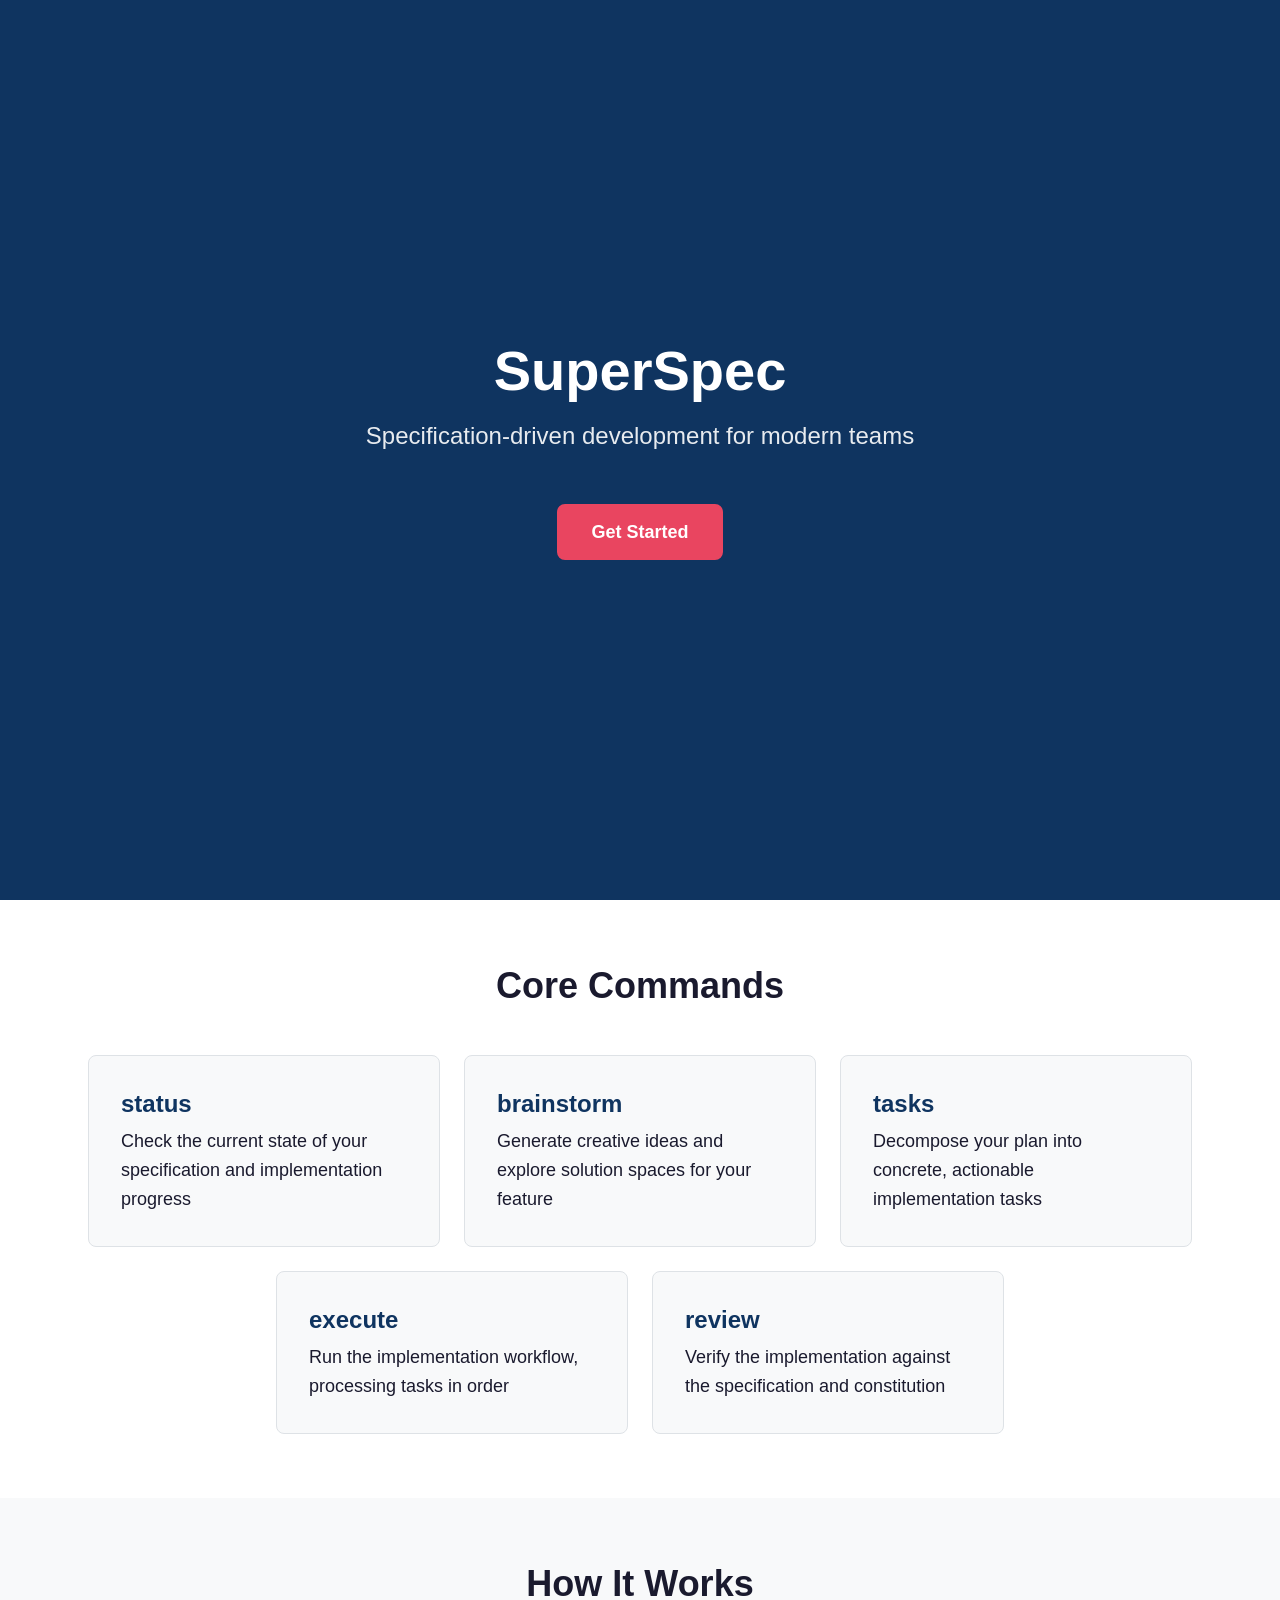
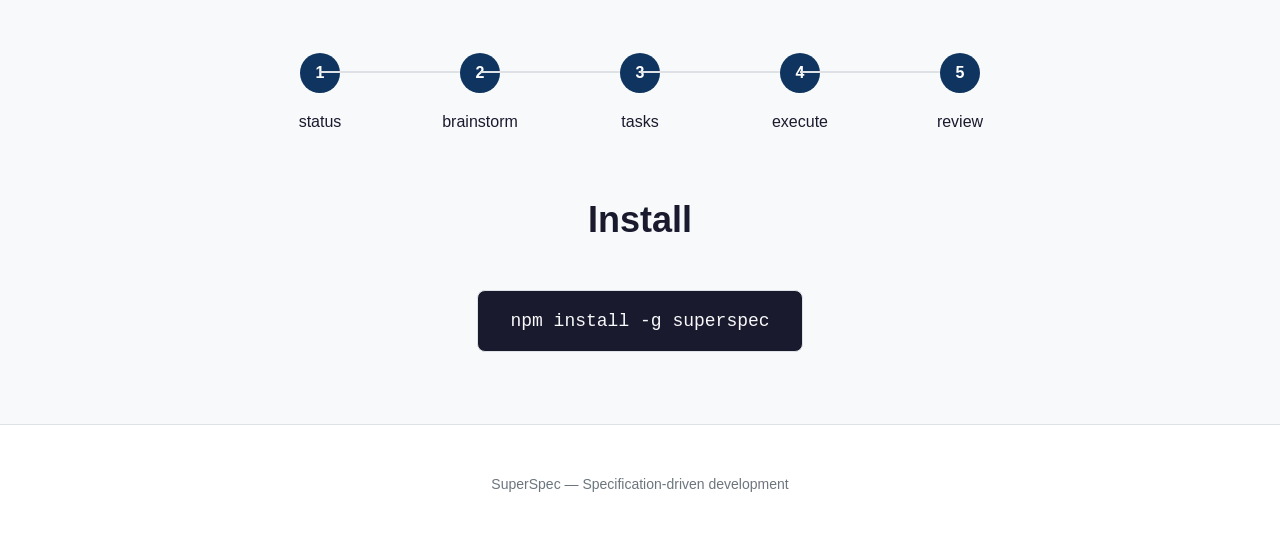
==== specflow/examples/static-landing-page/web/index.html @ e3a5994e "Rename superspec to specflow Renamed the bridged extension from superspec to specflow throughout: fo" ====
<!DOCTYPE html>
<html lang="en">
<head>
  <meta charset="UTF-8">
  <meta name="viewport" content="width=device-width, initial-scale=1.0">
  <title>SuperSpec — Specification-Driven Development</title>
  <style>
    /* ========================================
       T003: CSS reset/base styles
       ======================================== */
    *, *::before, *::after {
      box-sizing: border-box;
    }

    * {
      margin: 0;
      padding: 0;
    }

    body {
      line-height: 1.6;
      -webkit-font-smoothing: antialiased;
    }

    /* ========================================
       T004: CSS custom properties
       ======================================== */
    :root {
      --color-bg: #ffffff;
      --color-text: #1a1a2e;
      --color-primary: #0f3460;
      --color-primary-light: #1663a8;
      --color-accent: #e94560;
      --color-surface: #f8f9fa;
      --color-border: #dee2e6;
      --color-muted: #6c757d;
      --spacing-xs: 0.25rem;
      --spacing-sm: 0.5rem;
      --spacing-md: 1rem;
      --spacing-lg: 1.5rem;
      --spacing-xl: 2rem;
      --spacing-2xl: 3rem;
      --spacing-3xl: 4rem;
      --font-body: -apple-system, BlinkMacSystemFont, "Segoe UI", Roboto, "Helvetica Neue", Arial, sans-serif;
      --font-mono: "SFMono-Regular", Consolas, "Liberation Mono", Menlo, monospace;
      --radius: 0.5rem;
    }

    body {
      font-family: var(--font-body);
      color: var(--color-text);
      background-color: var(--color-bg);
    }

    /* ========================================
       T005: Responsive typography using clamp()
       ======================================== */
    h1 {
      font-size: clamp(2rem, 5vw, 3.5rem);
      line-height: 1.1;
    }

    h2 {
      font-size: clamp(1.5rem, 3.5vw, 2.25rem);
      line-height: 1.2;
    }

    h3 {
      font-size: clamp(1.125rem, 2.5vw, 1.5rem);
      line-height: 1.3;
    }

    p {
      font-size: clamp(1rem, 1.5vw, 1.125rem);
    }

    /* ========================================
       T006: Container utility class
       ======================================== */
    .container {
      max-width: 72rem;
      margin-left: auto;
      margin-right: auto;
      padding-left: var(--spacing-lg);
      padding-right: var(--spacing-lg);
    }

    /* ========================================
       T010: Hero section CSS
       ======================================== */
    .hero {
      min-height: 100vh;
      display: flex;
      flex-direction: column;
      align-items: center;
      justify-content: center;
      text-align: center;
      padding: var(--spacing-xl) var(--spacing-lg);
      background-color: var(--color-primary);
      color: #ffffff;
    }

    .hero h1 {
      margin-bottom: var(--spacing-md);
    }

    .hero .tagline {
      font-size: clamp(1.125rem, 2.5vw, 1.5rem);
      margin-bottom: var(--spacing-2xl);
      opacity: 0.9;
    }

    .cta-button {
      display: inline-block;
      padding: 0.75rem 2rem;
      background-color: var(--color-accent);
      color: #ffffff;
      text-decoration: none;
      font-size: 1.125rem;
      font-weight: 600;
      border-radius: var(--radius);
      border: 2px solid var(--color-accent);
      transition: background-color 0.2s, border-color 0.2s;
    }

    .cta-button:hover {
      background-color: #d63d56;
      border-color: #d63d56;
    }

    .cta-button:focus-visible {
      outline: 3px solid #ffffff;
      outline-offset: 3px;
    }

    /* ========================================
       T013: Features grid CSS
       ======================================== */
    #features {
      padding: var(--spacing-3xl) 0;
    }

    #features h2 {
      text-align: center;
      margin-bottom: var(--spacing-2xl);
    }

    .features-grid {
      display: grid;
      grid-template-columns: 1fr;
      gap: var(--spacing-lg);
    }

    .card {
      padding: var(--spacing-xl);
      background-color: var(--color-surface);
      border: 1px solid var(--color-border);
      border-radius: var(--radius);
    }

    .card h3 {
      margin-bottom: var(--spacing-sm);
      color: var(--color-primary);
    }

    /* ========================================
       T016: Workflow step indicator CSS
       ======================================== */
    #workflow {
      padding: var(--spacing-3xl) 0;
      background-color: var(--color-surface);
    }

    #workflow h2 {
      text-align: center;
      margin-bottom: var(--spacing-2xl);
    }

    .step-list {
      list-style: none;
      counter-reset: step;
      display: flex;
      flex-direction: column;
      align-items: center;
      gap: var(--spacing-lg);
      padding: 0;
    }

    .step-list li {
      counter-increment: step;
      display: flex;
      align-items: center;
      gap: var(--spacing-md);
      position: relative;
    }

    .step-list li::before {
      content: counter(step);
      display: flex;
      align-items: center;
      justify-content: center;
      width: 2.5rem;
      height: 2.5rem;
      border-radius: 50%;
      background-color: var(--color-primary);
      color: #ffffff;
      font-weight: 700;
      font-size: 1rem;
      flex-shrink: 0;
    }

    .step-list li::after {
      content: "";
      position: absolute;
      top: 2.5rem;
      left: 1.15rem;
      width: 2px;
      height: var(--spacing-lg);
      background-color: var(--color-border);
    }

    .step-list li:last-child::after {
      display: none;
    }

    /* ========================================
       T017/T018: Install snippet CSS
       ======================================== */
    .install-block {
      margin-top: var(--spacing-3xl);
      text-align: center;
    }

    .install-block h2 {
      margin-bottom: var(--spacing-md);
    }

    .code-snippet {
      display: inline-block;
      font-family: var(--font-mono);
      font-size: clamp(0.875rem, 1.5vw, 1.125rem);
      background-color: var(--color-text);
      color: #f8f9fa;
      padding: var(--spacing-md) var(--spacing-xl);
      border-radius: var(--radius);
      border: 1px solid var(--color-border);
      overflow-x: auto;
      max-width: 100%;
    }

    .code-snippet:focus-visible {
      outline: 3px solid var(--color-primary-light);
      outline-offset: 3px;
    }

    /* ========================================
       T020: Footer CSS
       ======================================== */
    footer {
      padding: var(--spacing-2xl) 0;
      text-align: center;
      border-top: 1px solid var(--color-border);
      color: var(--color-muted);
    }

    footer p {
      font-size: 0.875rem;
    }

    /* ========================================
       T008/T011/T014/T019: Responsive breakpoints
       ======================================== */
    @media (min-width: 768px) {
      /* T011: Hero responsive - larger heading */
      .hero h1 {
        font-size: clamp(2.5rem, 6vw, 4rem);
      }

      /* T014: Features grid - 2 columns */
      .features-grid {
        grid-template-columns: repeat(2, 1fr);
      }

      /* T019: Workflow - horizontal step indicator */
      .step-list {
        flex-direction: row;
        justify-content: center;
        align-items: flex-start;
        gap: 0;
      }

      .step-list li {
        flex-direction: column;
        align-items: center;
        text-align: center;
        flex: 1 1 0;
        max-width: 10rem;
        position: relative;
        padding: 0 var(--spacing-sm);
      }

      .step-list li::after {
        position: absolute;
        top: 1.15rem;
        left: 50%;
        width: 100%;
        height: 2px;
        background-color: var(--color-border);
      }

      .step-list li:last-child::after {
        display: none;
      }

      /* Wider code block */
      .code-snippet {
        font-size: 1.125rem;
      }
    }

    @media (min-width: 1024px) {
      /* T011: Hero - max heading size with comfortable spacing */
      .hero h1 {
        font-size: 3.5rem;
      }

      .hero .tagline {
        max-width: 36rem;
      }

      /* T019: Full-width step indicator */
      .step-list {
        max-width: 54rem;
        margin-left: auto;
        margin-right: auto;
      }

      /* T014: Features grid - 3 columns with centered second row */
      .features-grid {
        grid-template-columns: repeat(6, 1fr);
      }

      .card {
        grid-column: span 2;
      }

      .card:nth-child(4) {
        grid-column: 2 / 4;
      }

      .card:nth-child(5) {
        grid-column: 4 / 6;
      }
    }

    /* ========================================
       T021: Print stylesheet
       ======================================== */
    @media print {
      * {
        background: transparent !important;
        color: #000 !important;
        box-shadow: none !important;
        text-shadow: none !important;
      }

      body {
        font-family: Georgia, "Times New Roman", Times, serif;
        font-size: 12pt;
        line-height: 1.5;
      }

      .hero {
        min-height: auto;
        padding: 1em 0;
        border-bottom: 2pt solid #000;
      }

      .container {
        max-width: 100%;
        padding-left: 0;
        padding-right: 0;
      }

      .card {
        border: 1pt solid #000;
        page-break-inside: avoid;
      }

      .features-grid {
        display: block;
      }

      .features-grid .card {
        margin-bottom: 1em;
      }

      .step-list {
        display: block;
      }

      .step-list li::before {
        border: 1pt solid #000;
        background: transparent;
        color: #000;
      }

      .step-list li::after {
        display: none;
      }

      .code-snippet {
        border: 2pt solid #000;
        background: #f0f0f0 !important;
        color: #000 !important;
        display: block;
      }

      footer {
        border-top: 1pt solid #000;
        padding-top: 1em;
      }

      .cta-button {
        border: 1pt solid #000;
      }
    }

    /* ========================================
       T022: Accessibility CSS
       ======================================== */
    :focus-visible {
      outline: 3px solid var(--color-primary-light);
      outline-offset: 2px;
    }

    @media (forced-colors: active) {
      .card {
        border: 2px solid ButtonText;
      }

      .cta-button {
        border: 2px solid ButtonText;
      }

      .code-snippet {
        border: 2px solid ButtonText;
      }

      .hero {
        border-bottom: 2px solid ButtonText;
      }

      .step-list li::before {
        border: 2px solid ButtonText;
        background: Canvas;
        color: ButtonText;
      }

      .step-list li::after {
        background: ButtonText;
      }
    }
  </style>
</head>
<body>
  <!-- T007/T009: Hero section -->
  <header class="hero">
    <div class="container">
      <h1>SuperSpec</h1>
      <p class="tagline">Specification-driven development for modern teams</p>
      <a href="#install" class="cta-button">Get Started</a>
    </div>
  </header>

  <main>
    <!-- T012: Features section -->
    <section id="features">
      <div class="container">
        <h2>Core Commands</h2>
        <div class="features-grid">
          <article class="card">
            <h3>status</h3>
            <p>Check the current state of your specification and implementation progress</p>
          </article>
          <article class="card">
            <h3>brainstorm</h3>
            <p>Generate creative ideas and explore solution spaces for your feature</p>
          </article>
          <article class="card">
            <h3>tasks</h3>
            <p>Decompose your plan into concrete, actionable implementation tasks</p>
          </article>
          <article class="card">
            <h3>execute</h3>
            <p>Run the implementation workflow, processing tasks in order</p>
          </article>
          <article class="card">
            <h3>review</h3>
            <p>Verify the implementation against the specification and constitution</p>
          </article>
        </div>
      </div>
    </section>

    <!-- T015/T017: Workflow diagram & install snippet -->
    <section id="workflow">
      <div class="container">
        <h2>How It Works</h2>
        <ol class="step-list">
          <li>status</li>
          <li>brainstorm</li>
          <li>tasks</li>
          <li>execute</li>
          <li>review</li>
        </ol>
        <div id="install" class="install-block">
          <h2>Install</h2>
          <code class="code-snippet" tabindex="0">npm install -g superspec</code>
        </div>
      </div>
    </section>
  </main>

  <!-- T020: Footer -->
  <footer>
    <div class="container">
      <p>SuperSpec — Specification-driven development</p>
    </div>
  </footer>
</body>
</html>
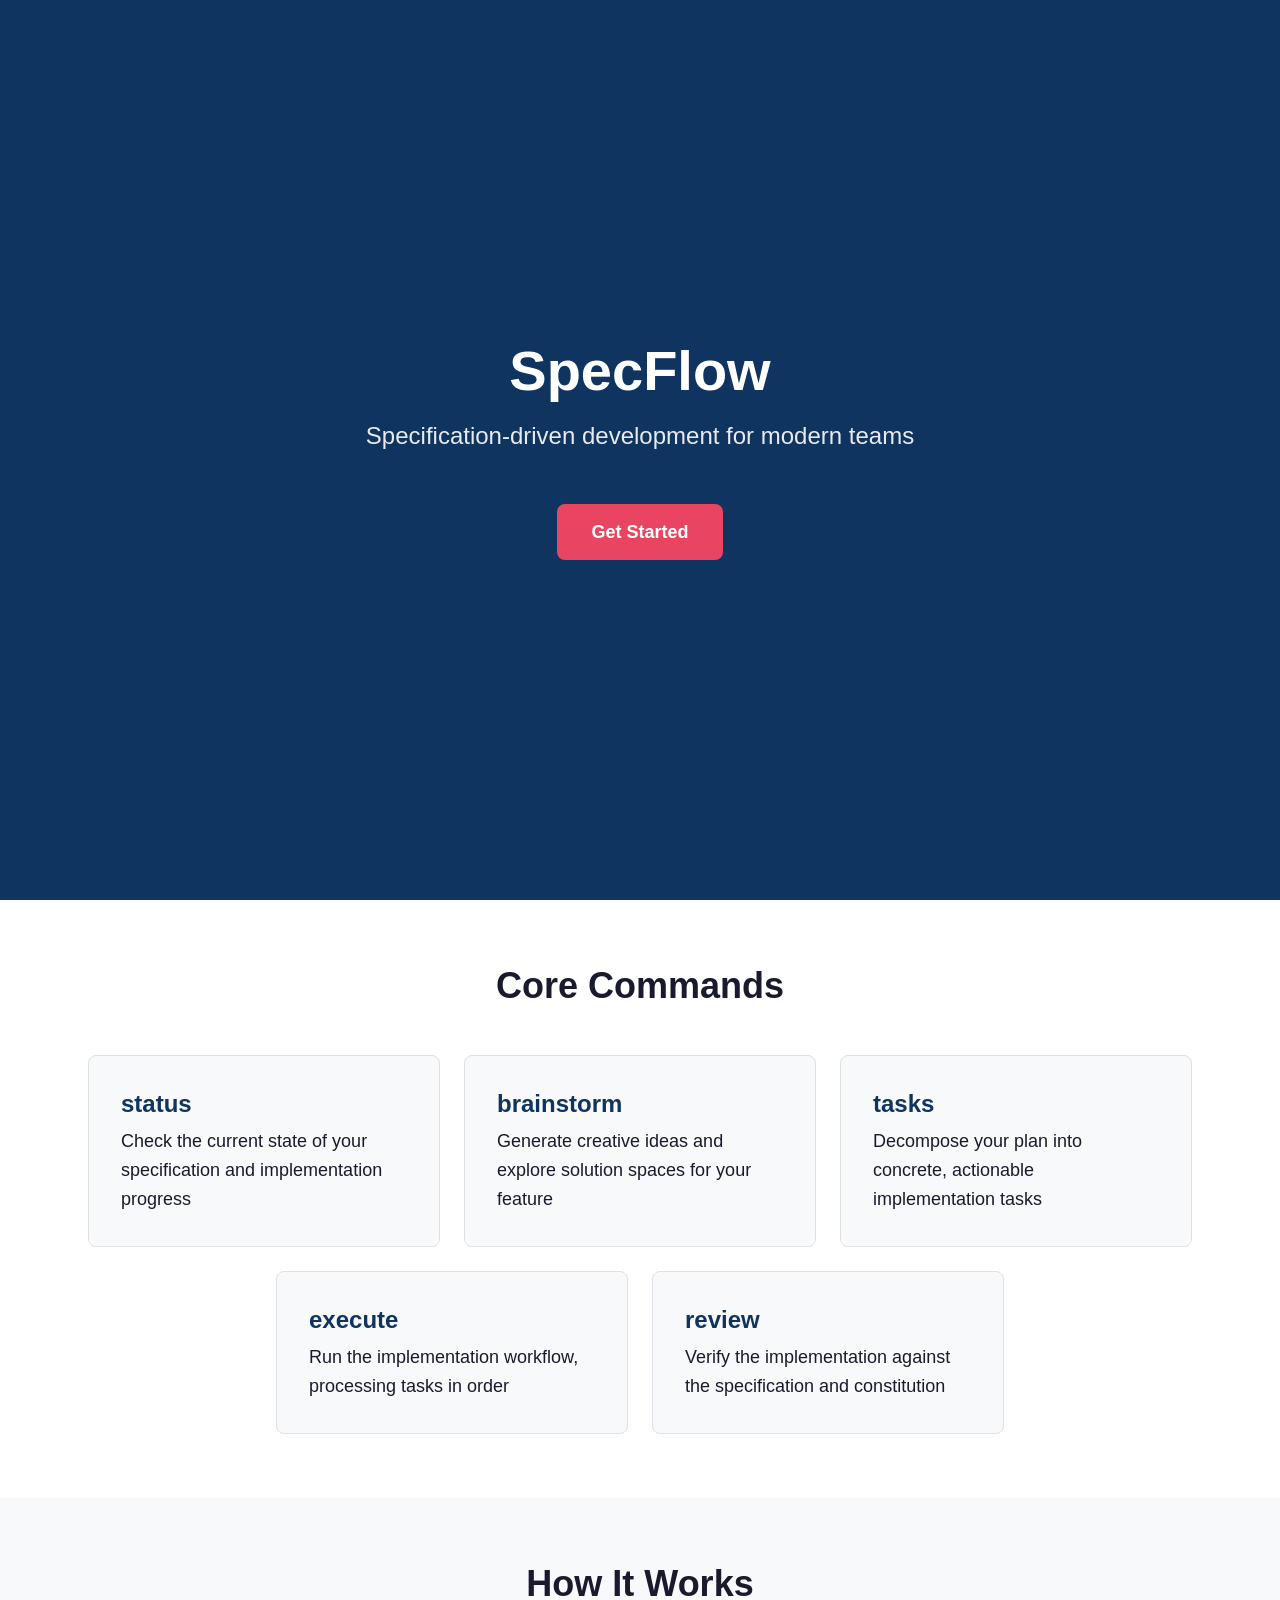
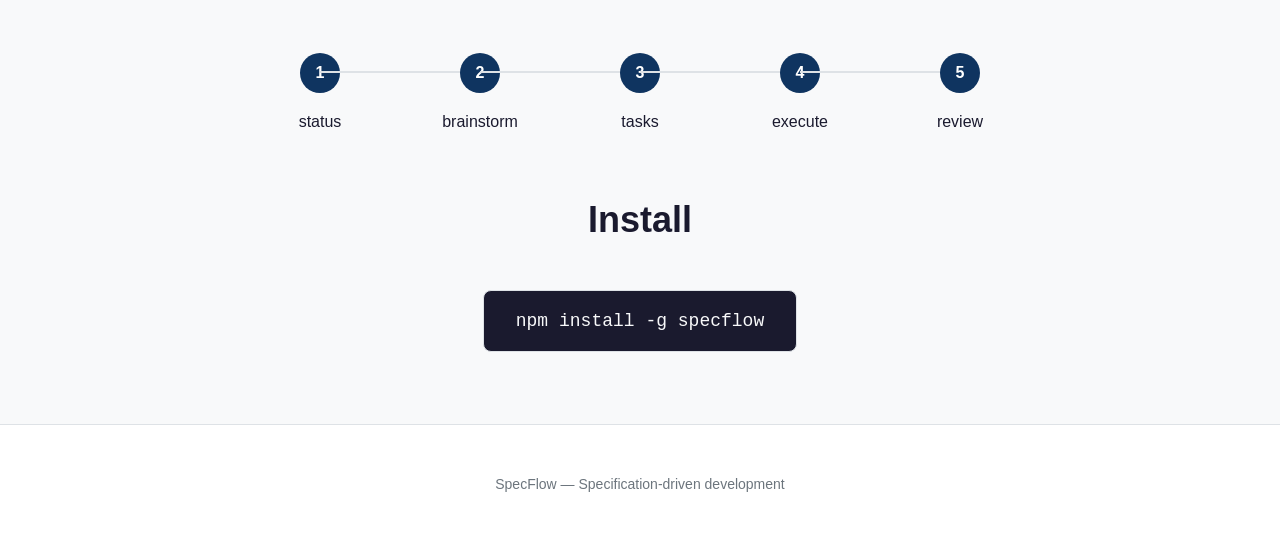
==== commit 6f1f725a: "Rename superspec to specflow throughout; add BDD agent squad and docs - Complete the superspec -> sp" ====
--- a/specflow/examples/static-landing-page/web/index.html
+++ b/specflow/examples/static-landing-page/web/index.html
@@ -3,7 +3,7 @@
 <head>
   <meta charset="UTF-8">
   <meta name="viewport" content="width=device-width, initial-scale=1.0">
-  <title>SuperSpec — Specification-Driven Development</title>
+  <title>SpecFlow — Specification-Driven Development</title>
   <style>
     /* ========================================
        T003: CSS reset/base styles
@@ -467,7 +467,7 @@
   <!-- T007/T009: Hero section -->
   <header class="hero">
     <div class="container">
-      <h1>SuperSpec</h1>
+      <h1>SpecFlow</h1>
       <p class="tagline">Specification-driven development for modern teams</p>
       <a href="#install" class="cta-button">Get Started</a>
     </div>
@@ -516,7 +516,7 @@
         </ol>
         <div id="install" class="install-block">
           <h2>Install</h2>
-          <code class="code-snippet" tabindex="0">npm install -g superspec</code>
+          <code class="code-snippet" tabindex="0">npm install -g specflow</code>
         </div>
       </div>
     </section>
@@ -525,7 +525,7 @@
   <!-- T020: Footer -->
   <footer>
     <div class="container">
-      <p>SuperSpec — Specification-driven development</p>
+      <p>SpecFlow — Specification-driven development</p>
     </div>
   </footer>
 </body>
